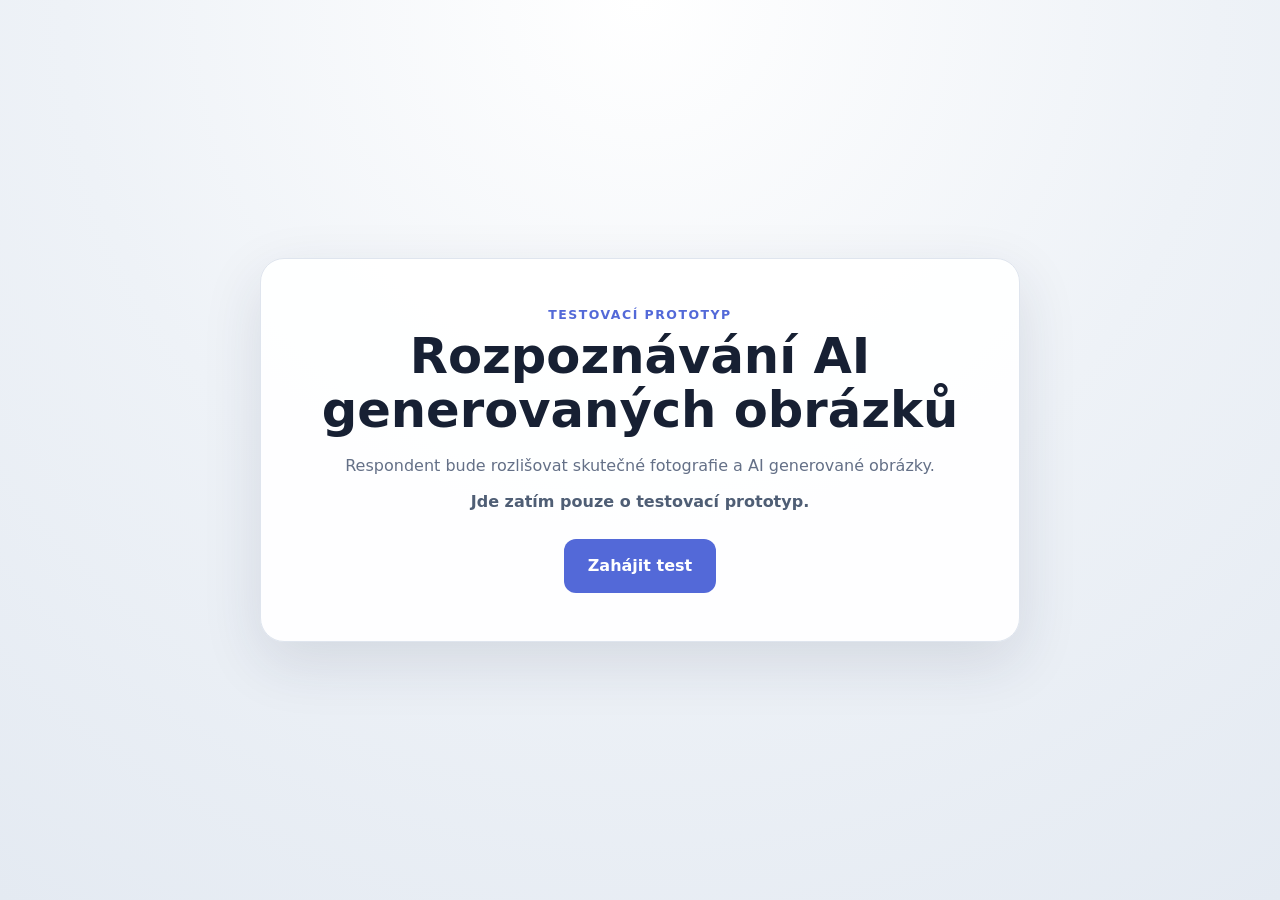
==== index.html @ 4fa6a26d "xxx" ====
<!DOCTYPE html>
<html lang="cs">
<head>
  <meta charset="UTF-8">
  <meta name="viewport" content="width=device-width, initial-scale=1.0">
  <title>Rozpoznávání AI obrázků</title>
  <link rel="stylesheet" href="style.css">
</head>
<body>
  <section class="intro-screen" id="intro-screen" aria-labelledby="intro-title">
    <div class="intro-card">
      <p class="eyebrow">Testovací prototyp</p>
      <h1 id="intro-title">Rozpoznávání AI generovaných obrázků</h1>
      <p class="intro-copy">Respondent bude rozlišovat skutečné fotografie a AI generované obrázky.</p>
      <p class="intro-note">Jde zatím pouze o testovací prototyp.</p>
      <button id="start-button" class="start-button" type="button">Zahájit test</button>
    </div>
  </section>

  <main class="test-card is-hidden" id="test-screen">
    <header>
      <p class="eyebrow">Výzkumný prototyp</p>
      <h1>Rozpoznávání AI obrázků</h1>
      <p class="subtitle">V tomto testu budete určovat, zda je zobrazený obrázek skutečnou fotografií, nebo byl vytvořen umělou inteligencí.</p>
      <p class="intro">Rozhodněte, zda je zobrazený obrázek skutečná fotografie, nebo byl vytvořen pomocí AI.</p>
    </header>

    <section class="image-section" aria-labelledby="image-number">
      <div class="progress-row">
        <span id="image-number">Obrázek 1 z 3</span>
        <span id="status" aria-live="polite">Vyberte odpověď</span>
      </div>
      <div class="image-frame">
        <img id="test-image" src="" alt="Testovací obrázek určený k posouzení">
      </div>
    </section>

    <form id="test-form">
      <fieldset>
        <legend>Jak podle vás obrázek vznikl?</legend>
        <div class="answer-options">
          <label class="answer-button">
            <input type="radio" name="answer" value="photo">
            <span>Skutečná fotografie</span>
          </label>
          <label class="answer-button">
            <input type="radio" name="answer" value="ai">
            <span>Vytvořeno pomocí AI</span>
          </label>
        </div>
      </fieldset>

      <fieldset>
        <legend>Jak moc jste si jistí?</legend>
        <div class="confidence-scale" aria-label="Míra jistoty od 1 do 5">
          <span class="scale-caption">Vůbec</span>
          <label><input type="radio" name="confidence" value="1"><span>1</span></label>
          <label><input type="radio" name="confidence" value="2"><span>2</span></label>
          <label><input type="radio" name="confidence" value="3"><span>3</span></label>
          <label><input type="radio" name="confidence" value="4"><span>4</span></label>
          <label><input type="radio" name="confidence" value="5"><span>5</span></label>
          <span class="scale-caption">Naprosto</span>
        </div>
      </fieldset>

      <button id="next-button" class="next-button" type="submit" disabled>Další obrázek</button>
    </form>
  </main>

  <script src="script.js"></script>
</body>
</html>
---- style.css ----
:root {
  color-scheme: light;
  font-family: Inter, system-ui, -apple-system, BlinkMacSystemFont, "Segoe UI", sans-serif;
  color: #172033;
  background: #eef2f7;
}

* { box-sizing: border-box; }

body {
  min-height: 100vh;
  margin: 0;
  padding: 32px 16px;
  display: grid;
  place-items: center;
  background: radial-gradient(circle at top, #ffffff 0, #eef2f7 52%, #e4eaf2 100%);
}

.intro-screen {
  width: min(100%, 760px);
  display: grid;
  place-items: center;
}

.intro-card,
.test-card {
  width: min(100%, 760px);
  padding: clamp(24px, 5vw, 48px);
  background: rgba(255, 255, 255, 0.96);
  border: 1px solid #dfe5ee;
  border-radius: 24px;
  box-shadow: 0 20px 60px rgba(29, 44, 72, 0.12);
}

.intro-card {
  text-align: center;
}

.intro-copy,
.intro-note {
  max-width: 620px;
  margin: 16px auto 0;
  color: #647087;
  line-height: 1.6;
}

.intro-note {
  margin-top: 10px;
  color: #4f5e75;
  font-weight: 600;
}

.start-button {
  margin-top: 24px;
  min-height: 54px;
  padding: 0 24px;
  border: 0;
  border-radius: 12px;
  background: #5369d8;
  color: white;
  cursor: pointer;
  font: inherit;
  font-weight: 750;
  transition: 160ms ease;
}

.start-button:hover {
  background: #172033;
  transform: translateY(-1px);
}

.is-hidden {
  display: none !important;
}

.eyebrow {
  margin: 0 0 8px;
  color: #5369d8;
  font-size: 0.78rem;
  font-weight: 800;
  letter-spacing: 0.12em;
  text-transform: uppercase;
}

h1 { margin: 0; font-size: clamp(2rem, 6vw, 3.1rem); line-height: 1.08; }
.subtitle {
  max-width: 620px;
  margin: 14px 0 0;
  padding-top: 12px;
  border-top: 1px solid #e3e8f0;
  color: #4f5e75;
  font-size: 1rem;
  line-height: 1.6;
}
.intro { max-width: 620px; margin: 14px 0 30px; color: #647087; line-height: 1.6; }

.progress-row { display: flex; justify-content: space-between; margin-bottom: 10px; color: #647087; font-size: 0.9rem; }
#status { color: #5369d8; font-weight: 700; }

.image-frame {
  aspect-ratio: 16 / 10;
  overflow: hidden;
  display: grid;
  place-items: center;
  background: #dfe5ee;
  border-radius: 16px;
}

.image-frame img { width: 100%; height: 100%; object-fit: cover; display: block; }

form { display: grid; gap: 24px; margin-top: 28px; }
fieldset { min-width: 0; margin: 0; padding: 0; border: 0; }
legend { margin-bottom: 12px; font-weight: 750; }

.answer-options { display: grid; grid-template-columns: 1fr 1fr; gap: 12px; }
.answer-button input, .confidence-scale input { position: absolute; opacity: 0; pointer-events: none; }

.answer-button span {
  min-height: 54px;
  padding: 12px 18px;
  display: grid;
  place-items: center;
  border: 2px solid #d9e0ea;
  border-radius: 12px;
  cursor: pointer;
  font-weight: 700;
  text-align: center;
  transition: 160ms ease;
}

.answer-button span:hover { border-color: #8d9ae3; background: #f7f8ff; }
.answer-button input:checked + span { border-color: #5369d8; background: #eef0ff; color: #3447ad; }
.answer-button input:focus-visible + span, .confidence-scale input:focus-visible + span { outline: 3px solid #9dc5ff; outline-offset: 2px; }

.confidence-scale { display: flex; align-items: center; justify-content: center; gap: 10px; }
.confidence-scale label span {
  width: 44px;
  height: 44px;
  display: grid;
  place-items: center;
  border: 2px solid #d9e0ea;
  border-radius: 50%;
  cursor: pointer;
  font-weight: 750;
}
.confidence-scale input:checked + span { border-color: #5369d8; background: #5369d8; color: white; }
.scale-caption { color: #7a8496; font-size: 0.8rem; }

.next-button {
  width: 100%;
  min-height: 54px;
  border: 0;
  border-radius: 12px;
  background: #172033;
  color: white;
  cursor: pointer;
  font: inherit;
  font-weight: 750;
  transition: 160ms ease;
}
.next-button:hover:not(:disabled) { background: #5369d8; transform: translateY(-1px); }
.next-button:disabled { cursor: not-allowed; opacity: 0.35; }

@media (max-width: 580px) {
  body { padding: 16px 10px; }
  .test-card { border-radius: 18px; }
  .answer-options { grid-template-columns: 1fr; }
  .confidence-scale { flex-wrap: wrap; gap: 8px; }
  .scale-caption { width: 100%; text-align: center; }
  .scale-caption:last-child { order: 2; }
}
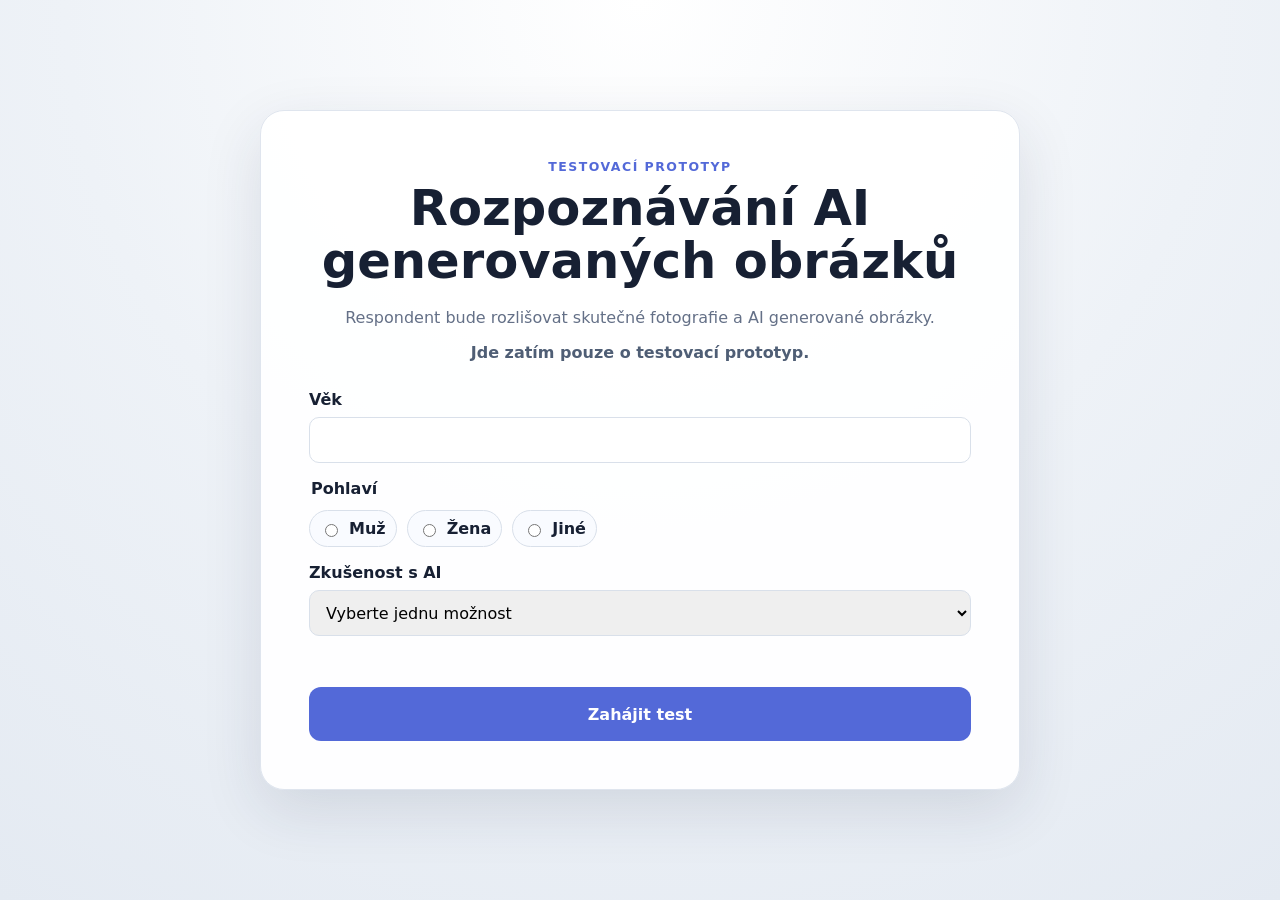
==== commit a4303a52: "xx" ====
--- a/index.html
+++ b/index.html
@@ -13,7 +13,45 @@
       <h1 id="intro-title">Rozpoznávání AI generovaných obrázků</h1>
       <p class="intro-copy">Respondent bude rozlišovat skutečné fotografie a AI generované obrázky.</p>
       <p class="intro-note">Jde zatím pouze o testovací prototyp.</p>
-      <button id="start-button" class="start-button" type="button">Zahájit test</button>
+
+      <form id="intro-form" class="intro-form">
+        <div class="intro-field">
+          <label for="age">Věk</label>
+          <input id="age" name="age" type="number" min="1" step="1" required>
+        </div>
+
+        <fieldset class="intro-field">
+          <legend>Pohlaví</legend>
+          <div class="radio-group">
+            <label class="radio-option">
+              <input type="radio" name="gender" value="muž" required>
+              <span>Muž</span>
+            </label>
+            <label class="radio-option">
+              <input type="radio" name="gender" value="žena">
+              <span>Žena</span>
+            </label>
+            <label class="radio-option">
+              <input type="radio" name="gender" value="jiné">
+              <span>Jiné</span>
+            </label>
+          </div>
+        </fieldset>
+
+        <div class="intro-field">
+          <label for="experience">Zkušenost s AI</label>
+          <select id="experience" name="experience" required>
+            <option value="">Vyberte jednu možnost</option>
+            <option value="nikdy">Nikdy</option>
+            <option value="vyjimecne">Výjimečně</option>
+            <option value="caste">Často</option>
+            <option value="denni">Denně</option>
+          </select>
+        </div>
+
+        <p id="intro-status" class="intro-status" aria-live="polite"></p>
+        <button id="start-button" class="start-button" type="submit">Zahájit test</button>
+      </form>
     </div>
   </section>
 
--- a/style.css
+++ b/style.css
@@ -50,8 +50,63 @@
   font-weight: 600;
 }
 
+.intro-form {
+  display: grid;
+  gap: 16px;
+  margin-top: 24px;
+  text-align: left;
+}
+
+.intro-field {
+  display: grid;
+  gap: 8px;
+}
+
+.intro-field label,
+.intro-field legend {
+  font-weight: 700;
+  color: #172033;
+}
+
+.intro-field input,
+.intro-field select {
+  width: 100%;
+  min-height: 46px;
+  padding: 0 12px;
+  border: 1px solid #d9e0ea;
+  border-radius: 10px;
+  font: inherit;
+}
+
+.radio-group {
+  display: flex;
+  flex-wrap: wrap;
+  gap: 10px;
+}
+
+.radio-option {
+  display: flex;
+  align-items: center;
+  gap: 8px;
+  padding: 8px 10px;
+  border: 1px solid #d9e0ea;
+  border-radius: 999px;
+  background: #f9fbff;
+}
+
+.radio-option input {
+  width: auto;
+  min-height: auto;
+}
+
+.intro-status {
+  min-height: 1.2em;
+  margin: 0;
+  color: #c84a3f;
+  font-weight: 600;
+}
+
 .start-button {
-  margin-top: 24px;
   min-height: 54px;
   padding: 0 24px;
   border: 0;
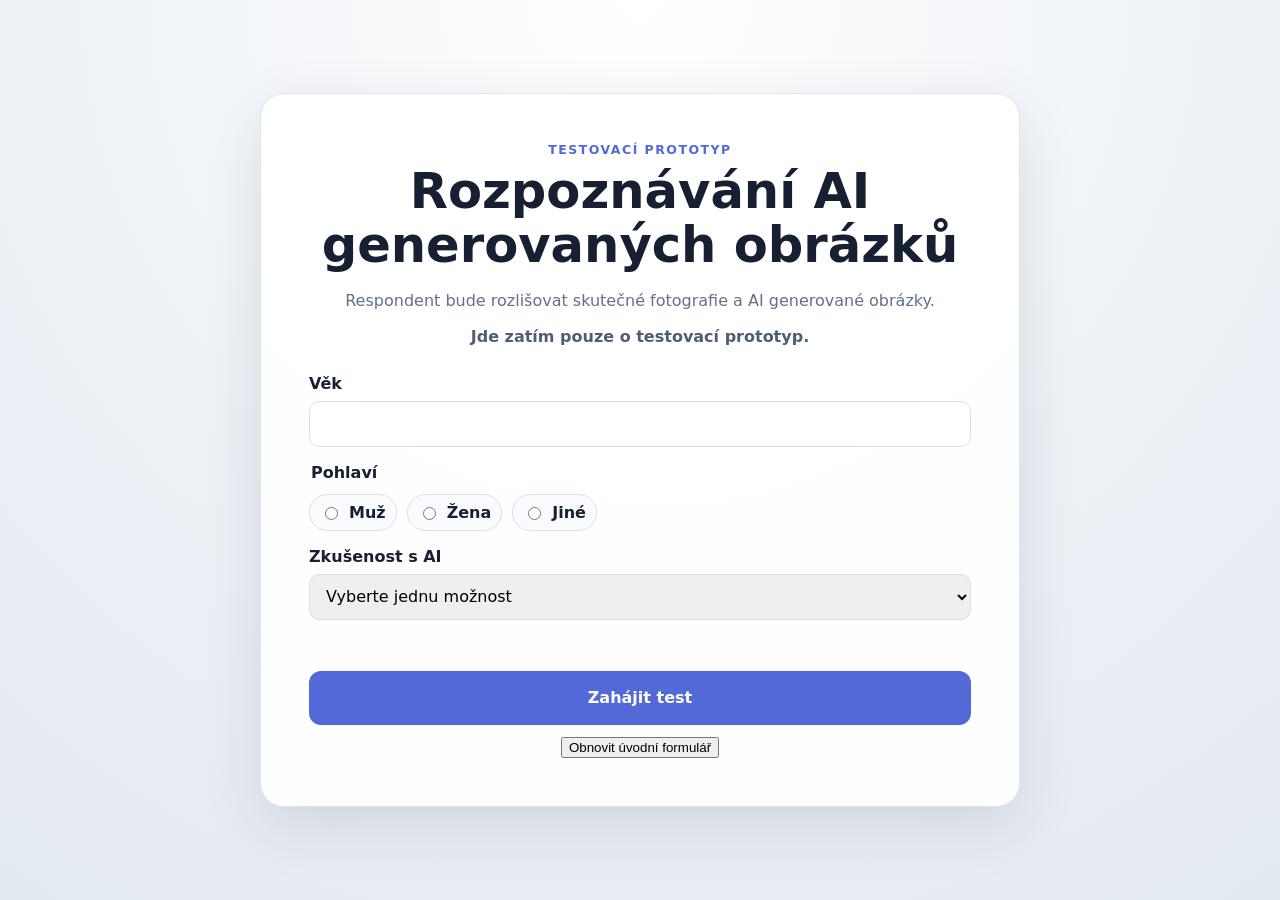
==== commit 3733aefb: "Add reset intro button and handler" ====
--- a/index.html
+++ b/index.html
@@ -52,6 +52,9 @@
         <p id="intro-status" class="intro-status" aria-live="polite"></p>
         <button id="start-button" class="start-button" type="submit">Zahájit test</button>
       </form>
+      <div style="margin-top:12px;">
+        <button id="reset-intro" type="button">Obnovit úvodní formulář</button>
+      </div>
     </div>
   </section>
 
@@ -86,6 +89,12 @@
             <span>Vytvořeno pomocí AI</span>
           </label>
         </div>
+
+        <div id="ai-reason-wrap" class="ai-reason-wrap is-hidden">
+          <label for="ai-reason">Proč vám připadá, že je obrázek falešný?</label>
+          <textarea id="ai-reason" name="aiReason" rows="3" placeholder="Napište, co se vám na obrázku zdá neobvyklé nebo falešné."></textarea>
+          <p class="helper-text">Toto pole je nepovinné.</p>
+        </div>
       </fieldset>
 
       <fieldset>
--- a/style.css
+++ b/style.css
@@ -170,6 +170,33 @@
 .answer-options { display: grid; grid-template-columns: 1fr 1fr; gap: 12px; }
 .answer-button input, .confidence-scale input { position: absolute; opacity: 0; pointer-events: none; }
 
+.ai-reason-wrap {
+  margin-top: 12px;
+  display: grid;
+  gap: 8px;
+}
+
+.ai-reason-wrap label {
+  font-weight: 700;
+  color: #172033;
+}
+
+.ai-reason-wrap textarea {
+  width: 100%;
+  min-height: 90px;
+  padding: 10px 12px;
+  border: 1px solid #d9e0ea;
+  border-radius: 10px;
+  font: inherit;
+  resize: vertical;
+}
+
+.helper-text {
+  margin: 0;
+  font-size: 0.85rem;
+  color: #7a8496;
+}
+
 .answer-button span {
   min-height: 54px;
   padding: 12px 18px;
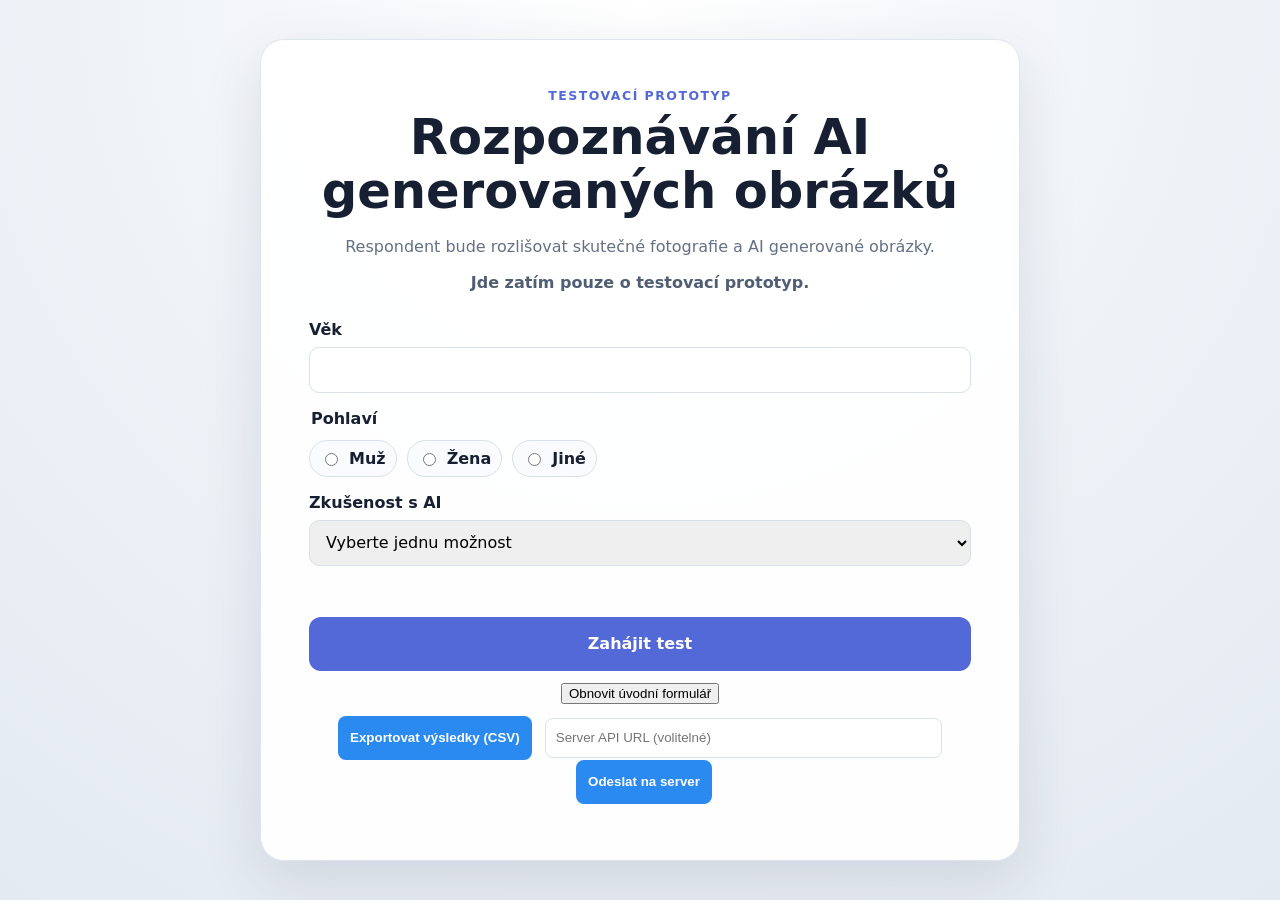
==== commit d6ee7e14: "s s" ====
--- a/index.html
+++ b/index.html
@@ -50,10 +50,16 @@
         </div>
 
         <p id="intro-status" class="intro-status" aria-live="polite"></p>
-        <button id="start-button" class="start-button" type="submit">Zahájit test</button>
+        <button id="start-button" class="start-button" type="submit" disabled>Zahájit test</button>
       </form>
       <div style="margin-top:12px;">
         <button id="reset-intro" type="button">Obnovit úvodní formulář</button>
+      </div>
+      <div style="margin-top:12px;">
+        <button id="export-csv" type="button">Exportovat výsledky (CSV)</button>
+        <input id="server-api" placeholder="Server API URL (volitelné)" style="width:60%; margin-left:8px;" />
+        <button id="send-server" type="button" style="margin-left:8px;">Odeslat na server</button>
+        <div id="server-status" style="margin-top:8px;color:#333"></div>
       </div>
     </div>
   </section>
--- a/style.css
+++ b/style.css
@@ -123,6 +123,21 @@
   background: #172033;
   transform: translateY(-1px);
 }
+
+#export-csv, #send-server {
+  min-height: 44px;
+  padding: 6px 12px;
+  border-radius: 8px;
+  border: 0;
+  background: #2b8aef;
+  color: white;
+  cursor: pointer;
+  font-weight: 700;
+}
+
+#export-csv:hover, #send-server:hover { background: #1a66cc; }
+
+#server-api { min-height: 40px; padding: 8px 10px; border-radius: 8px; border: 1px solid #d9e0ea; }
 
 .is-hidden {
   display: none !important;
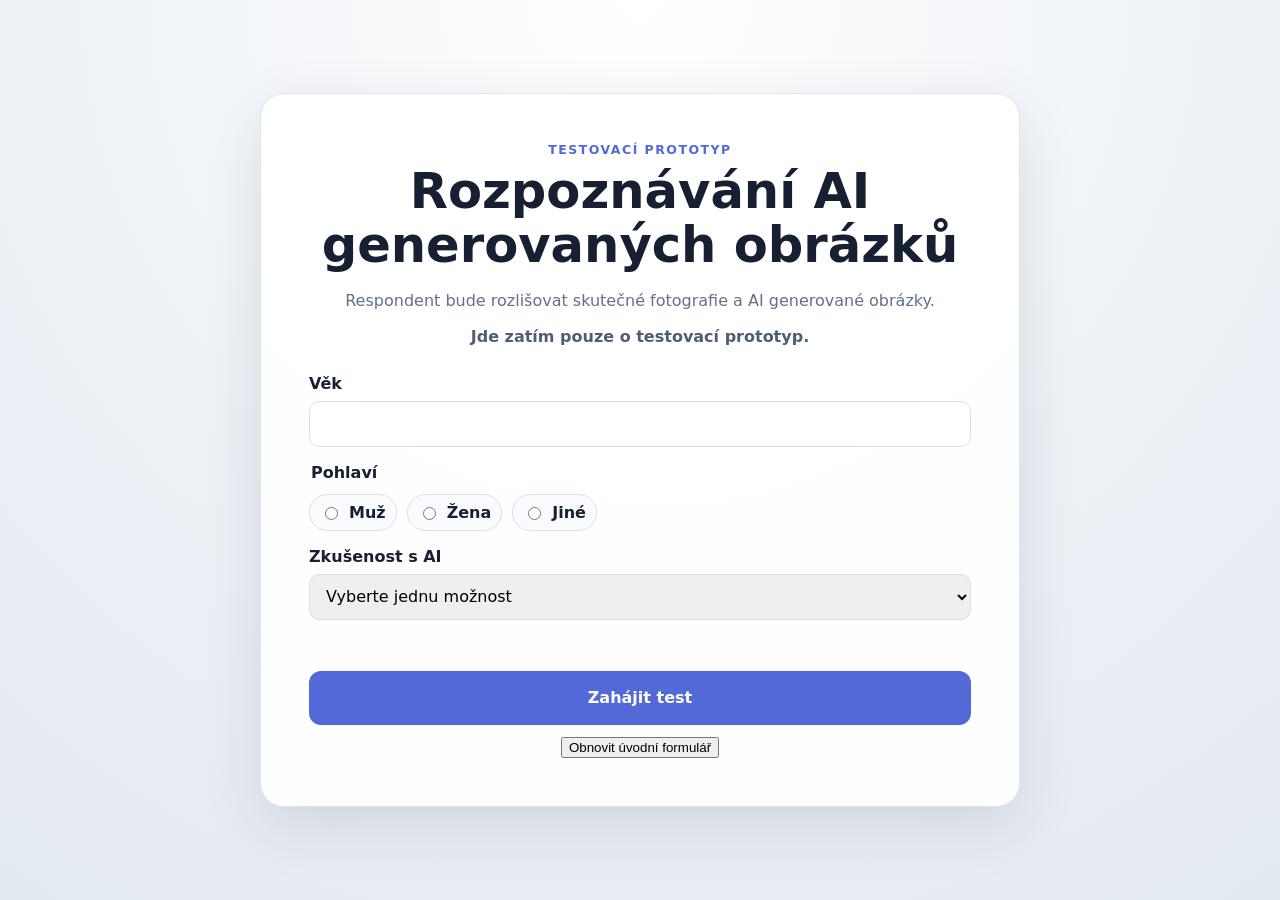
==== commit a40cc2ca: "Hide admin buttons from respondent view" ====
--- a/index.html
+++ b/index.html
@@ -54,12 +54,6 @@
       </form>
       <div style="margin-top:12px;">
         <button id="reset-intro" type="button">Obnovit úvodní formulář</button>
-      </div>
-      <div style="margin-top:12px;">
-        <button id="export-csv" type="button">Exportovat výsledky (CSV)</button>
-        <input id="server-api" placeholder="Server API URL (volitelné)" style="width:60%; margin-left:8px;" />
-        <button id="send-server" type="button" style="margin-left:8px;">Odeslat na server</button>
-        <div id="server-status" style="margin-top:8px;color:#333"></div>
       </div>
     </div>
   </section>
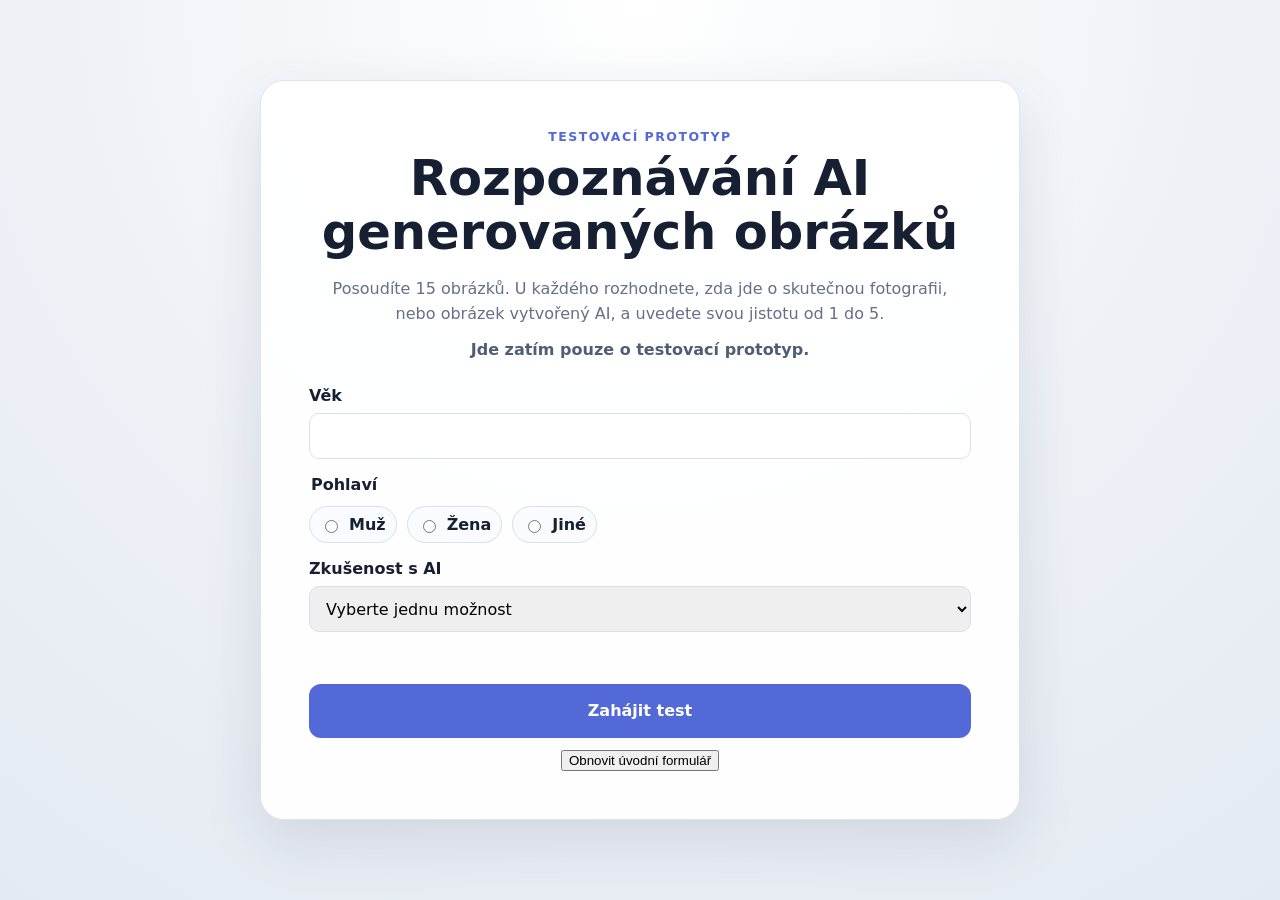
==== commit 652889c4: "Add paired pilot quiz with persistent assignments and image analytics" ====
--- a/index.html
+++ b/index.html
@@ -11,7 +11,7 @@
     <div class="intro-card">
       <p class="eyebrow">Testovací prototyp</p>
       <h1 id="intro-title">Rozpoznávání AI generovaných obrázků</h1>
-      <p class="intro-copy">Respondent bude rozlišovat skutečné fotografie a AI generované obrázky.</p>
+      <p class="intro-copy">Posoudíte 15 obrázků. U každého rozhodnete, zda jde o skutečnou fotografii, nebo obrázek vytvořený AI, a uvedete svou jistotu od 1 do 5.</p>
       <p class="intro-note">Jde zatím pouze o testovací prototyp.</p>
 
       <form id="intro-form" class="intro-form">
@@ -68,7 +68,7 @@
 
     <section class="image-section" aria-labelledby="image-number">
       <div class="progress-row">
-        <span id="image-number">Obrázek 1 z 3</span>
+        <span id="image-number">Načítání obrázků</span>
         <span id="status" aria-live="polite">Vyberte odpověď</span>
       </div>
       <div class="image-frame">
--- a/style.css
+++ b/style.css
@@ -123,21 +123,6 @@
   background: #172033;
   transform: translateY(-1px);
 }
-
-#export-csv, #send-server {
-  min-height: 44px;
-  padding: 6px 12px;
-  border-radius: 8px;
-  border: 0;
-  background: #2b8aef;
-  color: white;
-  cursor: pointer;
-  font-weight: 700;
-}
-
-#export-csv:hover, #send-server:hover { background: #1a66cc; }
-
-#server-api { min-height: 40px; padding: 8px 10px; border-radius: 8px; border: 1px solid #d9e0ea; }
 
 .is-hidden {
   display: none !important;
